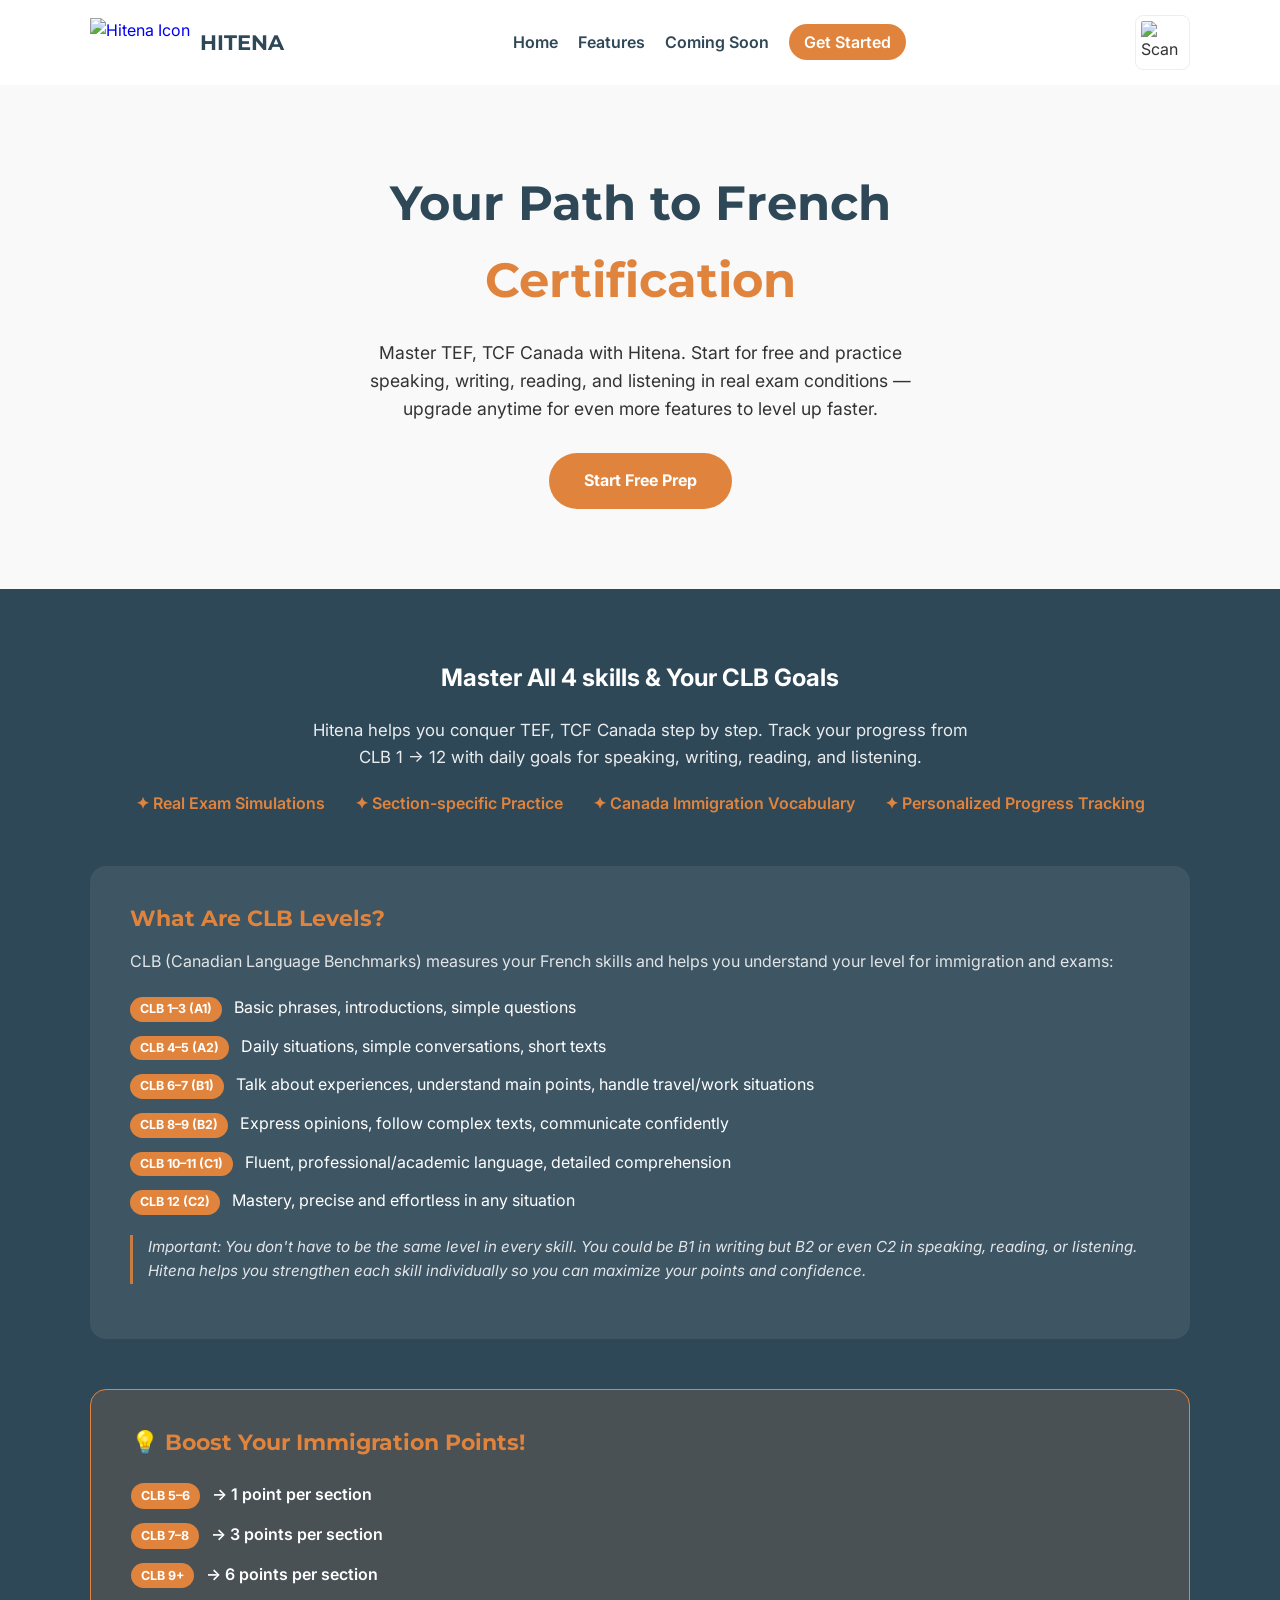
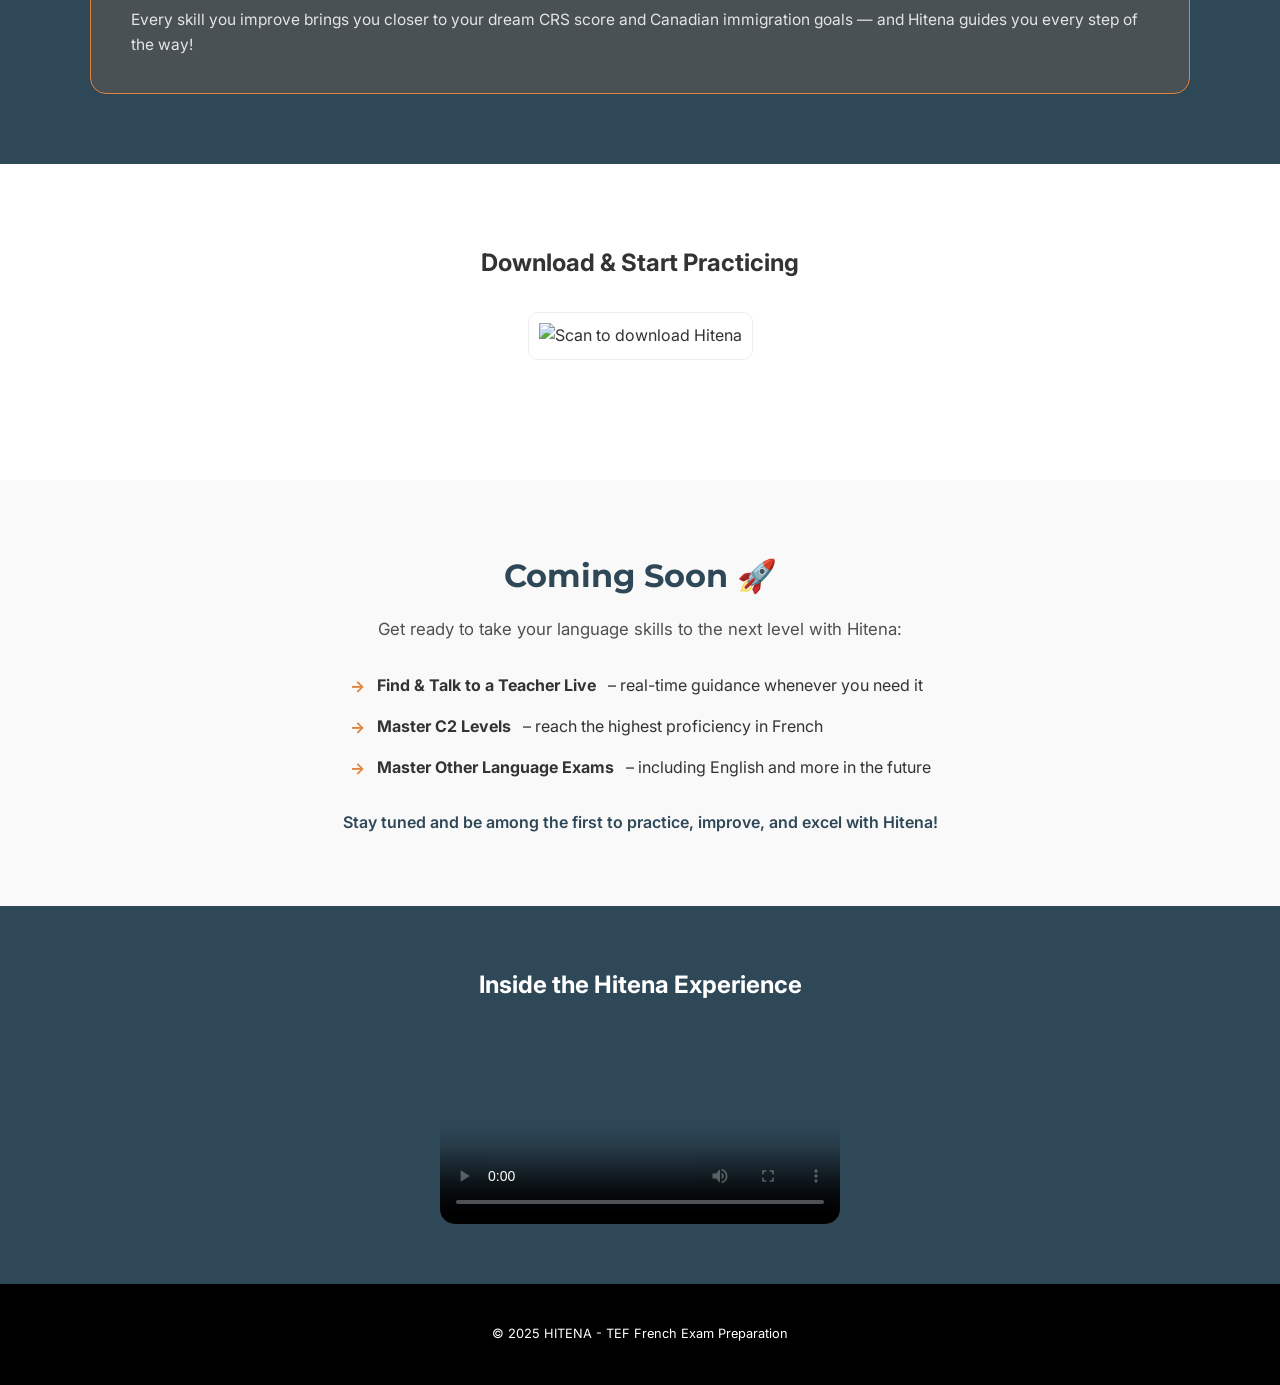
==== index.html @ 29017afd "Update index.html and style.css Co-Authored-By: Claude Sonnet 4.6 <noreply@anthropic.com>" ====
<!DOCTYPE html>
<html lang="en">
<head>
    <meta charset="UTF-8">
    <meta name="viewport" content="width=device-width, initial-scale=1.0">

    <!-- Page title shown in browser tab -->
    <title>Hitena | Master the TEF French Exam</title>

    <!-- Google Fonts: Montserrat for headings, Inter for body text -->
    <link href="https://fonts.googleapis.com/css2?family=Montserrat:wght@700&family=Inter:wght@300;400;600&display=swap" rel="stylesheet">

    <!-- External CSS stylesheet -->
    <link rel="icon" type="image/png" href="./assets/Hitena.png">
    <link rel="stylesheet" href="style.css">
</head>
<body>

    <!-- HEADER SECTION: contains logo and navigation links -->
    <header>
        <div class="wrapper nav-container">

            <!-- LOGO GROUP: brand logo and text -->
            <div class="logo-group">
                <a href="#home" class="logo-link">
                    <!-- Brand icon -->
                    <img src="./assets/Hitena.png" alt="Hitena Icon" class="logo-img">
                    <!-- Brand name text -->
                    <span class="logo-text">HITENA</span>
                </a>
            </div>
            
            <!-- MAIN NAVIGATION MENU -->
            <nav>
                <ul class="menu">
                    <!-- Navigation links scroll to page sections -->
                    <li><a href="#home">Home</a></li>
                    <li><a href="#about">Features</a></li>
                    <li><a href="#coming-soon">Coming Soon</a></li>
                    <li><a href="#download" class="cta-nav">Get Started</a></li>
                </ul>
            </nav>

            <!-- QR CODE: top-right corner of header -->
            <div class="header-qr">
                <img src="./assets/qrcode.png" alt="Scan to download Hitena">
            </div>

        </div>
    </header>

    <!-- MAIN CONTENT AREA -->
    <main>
        
        <!-- HERO SECTION: introductory banner with title and call-to-action -->
        <section id="home" class="hero">
            <div class="wrapper">
                <!-- Main headline with highlighted accent text -->
                <h1>Your Path to French <br><span class="accent-text">Certification</span></h1>
                
                <!-- Short description of the platform -->
                <p>Master TEF, TCF Canada with Hitena. Start for free and practice speaking, writing, reading, and listening in real exam conditions — upgrade anytime for even more features to level up faster.</p>
                
                <!-- Button leading users to the download section -->
                <a href="#download" class="btn primary">Start Free Prep</a>
            </div>
        </section>

        <!-- ABOUT SECTION: CLB goals and features -->
        <section id="about" class="about">
            <div class="wrapper about-content">

                <div class="about-intro">
                    <h2>Master All 4 skills &amp; Your CLB Goals</h2>
                    <p>Hitena helps you conquer TEF, TCF Canada step by step. Track your progress from CLB 1 → 12 with daily goals for speaking, writing, reading, and listening.</p>
                    <ul class="features">
                        <li>✦ Real Exam Simulations</li>
                        <li>✦ Section-specific Practice</li>
                        <li>✦ Canada Immigration Vocabulary</li>
                        <li>✦ Personalized Progress Tracking</li>
                    </ul>
                </div>

                <div class="clb-section">
                    <h3>What Are CLB Levels?</h3>
                    <p>CLB (Canadian Language Benchmarks) measures your French skills and helps you understand your level for immigration and exams:</p>
                    <ul class="clb-list">
                        <li><span class="clb-badge">CLB 1–3 (A1)</span> Basic phrases, introductions, simple questions</li>
                        <li><span class="clb-badge">CLB 4–5 (A2)</span> Daily situations, simple conversations, short texts</li>
                        <li><span class="clb-badge">CLB 6–7 (B1)</span> Talk about experiences, understand main points, handle travel/work situations</li>
                        <li><span class="clb-badge">CLB 8–9 (B2)</span> Express opinions, follow complex texts, communicate confidently</li>
                        <li><span class="clb-badge">CLB 10–11 (C1)</span> Fluent, professional/academic language, detailed comprehension</li>
                        <li><span class="clb-badge">CLB 12 (C2)</span> Mastery, precise and effortless in any situation</li>
                    </ul>
                    <p class="clb-note">Important: You don't have to be the same level in every skill. You could be B1 in writing but B2 or even C2 in speaking, reading, or listening. Hitena helps you strengthen each skill individually so you can maximize your points and confidence.</p>
                </div>

                <div class="immigration-points">
                    <h3>💡 Boost Your Immigration Points!</h3>
                    <ul class="points-list">
                        <li><span class="clb-badge">CLB 5–6</span> → 1 point per section</li>
                        <li><span class="clb-badge">CLB 7–8</span> → 3 points per section</li>
                        <li><span class="clb-badge">CLB 9+</span> → 6 points per section</li>
                    </ul>
                    <p>Every skill you improve brings you closer to your dream CRS score and Canadian immigration goals — and Hitena guides you every step of the way!</p>
                </div>

            </div>
        </section>

        <!-- DOWNLOAD SECTION: invites users to download the app -->
        <section id="download" class="download">
            <div class="wrapper">
                <h2>Download &amp; Start Practicing</h2>

                <!-- Grid layout containing QR code and app store links -->
                <div class="download-grid">

                    <!-- QR code image for scanning to download the app -->
                    <div class="qr-code">
                        <img src="./assets/qrcode.png" alt="Scan to download Hitena">
                    </div>

                    <!-- Links to iOS App Store and Google Play -->
                    <div class="store-links">
                        <a href="#" class="store-btn">
                            <img src="./assets/appstore.svg" alt="Download on iOS App Store">
                        </a>
                        <a href="#" class="store-btn">
                            <img src="./assets/google.svg" alt="Get it on Google Play Store">
                        </a>
                    </div>
                </div>
            </div>
        </section>

        <!-- COMING SOON SECTION -->
        <section id="coming-soon" class="coming-soon">
            <div class="wrapper">
                <h2>Coming Soon 🚀</h2>
                <p class="coming-intro">Get ready to take your language skills to the next level with Hitena:</p>
                <ul class="coming-list">
                    <li><strong>Find &amp; Talk to a Teacher Live</strong> – real-time guidance whenever you need it</li>
                    <li><strong>Master C2 Levels</strong> – reach the highest proficiency in French</li>
                    <li><strong>Master Other Language Exams</strong> – including English and more in the future</li>
                </ul>
                <p class="coming-cta">Stay tuned and be among the first to practice, improve, and excel with Hitena!</p>
            </div>
        </section>

        <!-- VIDEO SECTION: embedded promotional or tutorial video -->
        <section id="experience" class="video-section">
            <div class="wrapper">
                <h2>Inside the Hitena Experience</h2>

                <!-- Video container with poster image -->
                <div class="video-container">
                    <video controls poster="./assets/app.png">
                        <!-- MP4 video source -->
                        <source src="./assets/app-video.MP4" type="video/mp4">
                        <!-- Fallback message for unsupported browsers -->
                        Your browser does not support the video tag.
                    </video>
                </div>
            </div>
        </section>
    </main>

    <!-- FOOTER SECTION: copyright -->
    <footer>
        <div class="wrapper">
            <p>&copy; 2025 HITENA - TEF French Exam Preparation</p>
        </div>
    </footer>

</body>
</html>
---- style.css ----
/* ==========================================
   BRAND COLORS
   ========================================== */
:root {
    --primary: #e0843d;
    --secondary: #2f4858;
    --accent: #ee8b60;
    --white: #ffffff;
    --text-dark: #333333;
}

/* --- RESET & GLOBAL --- */
* {
    box-sizing: border-box;
    margin: 0;
    padding: 0;
}

body {
    font-family: 'Inter', sans-serif;
    line-height: 1.6;
    color: var(--text-dark);
    background-color: var(--white);
    overflow-x: hidden; /* Prevents side-scrolling */
}

.wrapper {
    max-width: 1100px;
    width: 90%;
    margin: 0 auto;
}

/* --- HEADER --- */
header {
    background: #fff;
    padding: 15px 0;
    box-shadow: 0 2px 10px rgba(0,0,0,0.05);
}

.nav-container {
    display: flex;
    justify-content: space-between;
    align-items: center;
}

.logo-link {
    display: flex;
    align-items: center;
    text-decoration: none;
    gap: 10px;
}

.logo-img { height: 50px; width: auto; }

.logo-text {
    font-family: 'Montserrat', sans-serif;
    font-size: 1.3rem;
    color: var(--secondary);
    font-weight: 700;
}

.menu { display: flex; list-style: none; gap: 20px; }

.menu a {
    text-decoration: none;
    color: var(--secondary);
    font-weight: 600;
}

.cta-nav {
    background: var(--primary);
    color: #fff !important;
    padding: 8px 15px;
    border-radius: 50px;
}

/* --- HERO SECTION --- */
.hero {
    padding: 80px 0;
    text-align: center; /* Centers text and inline-block items */
    background: #f9f9f9;
}

h1 {
    font-family: 'Montserrat', sans-serif;
    font-size: 3rem;
    color: var(--secondary);
    margin-bottom: 20px;
}
h2{
     margin-bottom: 20px;
}

.accent-text { color: var(--primary); }

.hero p {
    max-width: 600px;
    margin: 0 auto 30px; /* margin: 0 auto centers the block */
    font-size: 1.1rem;
}

/* THE BUTTON FIX */
.btn.primary {
    display: inline-block; /* Essential for centering with text-align */
    background-color: var(--primary);
    color: #fff;
    padding: 15px 35px;
    border-radius: 50px;
    text-decoration: none;
    font-weight: 700;
    border: none;
}

/* --- ABOUT SECTION --- */
.about {
    background-color: var(--secondary);
    color: #ffffff;
    padding: 70px 0;
}

.about-content {
    display: flex;
    flex-direction: column;
    gap: 50px;
}

.about-intro {
    text-align: center;
}

.about-intro p {
    max-width: 680px;
    margin: 0 auto 20px;
    font-size: 1.05rem;
    opacity: 0.9;
}

.features {
    list-style: none;
    display: flex;
    flex-wrap: wrap;
    gap: 10px 30px;
    margin-top: 10px;
    justify-content: center;
}

.features li {
    font-weight: 600;
    color: var(--primary);
    font-size: 1rem;
}

/* --- CLB SECTION --- */
.clb-section {
    background: rgba(255,255,255,0.07);
    border-radius: 16px;
    padding: 35px 40px;
}

.clb-section h3 {
    font-family: 'Montserrat', sans-serif;
    font-size: 1.4rem;
    margin-bottom: 12px;
    color: var(--primary);
}

.clb-section > p {
    margin-bottom: 20px;
    opacity: 0.85;
}

.clb-list {
    list-style: none;
    display: flex;
    flex-direction: column;
    gap: 12px;
    margin-bottom: 20px;
}

.clb-list li {
    display: flex;
    align-items: flex-start;
    gap: 12px;
    line-height: 1.5;
}

.clb-badge {
    background: var(--primary);
    color: #fff;
    font-weight: 700;
    font-size: 0.78rem;
    padding: 3px 10px;
    border-radius: 20px;
    white-space: nowrap;
    flex-shrink: 0;
    margin-top: 2px;
}

.clb-note {
    border-left: 3px solid var(--primary);
    padding-left: 15px;
    opacity: 0.85;
    font-style: italic;
    font-size: 0.95rem;
}

/* --- IMMIGRATION POINTS --- */
.immigration-points {
    background: rgba(224, 132, 61, 0.15);
    border: 1px solid var(--primary);
    border-radius: 16px;
    padding: 35px 40px;
}

.immigration-points h3 {
    font-family: 'Montserrat', sans-serif;
    font-size: 1.4rem;
    margin-bottom: 20px;
    color: var(--primary);
}

.points-list {
    list-style: none;
    display: flex;
    flex-direction: column;
    gap: 12px;
    margin-bottom: 20px;
}

.points-list li {
    display: flex;
    align-items: center;
    gap: 12px;
    font-size: 1rem;
    font-weight: 600;
}

.immigration-points > p {
    opacity: 0.85;
    font-size: 0.97rem;
}
/* --- VIDEO --- */
.video-section { padding: 60px 0; text-align: center; background-color: var(--secondary); color: #ffffff; }

.video-container {
    max-width: 400px;
    margin: 0 auto;
    border-radius: 15px;
    overflow: hidden;
}

video { width: 100%; display: block; }

/* --- DOWNLOAD SECTION (FIX FOR OVERFLOW) --- */
.download { padding: 80px 0; text-align: center; }

.download-grid {
    display: flex;
    justify-content: center;
    align-items: center;
    gap: 40px;
    margin-top: 30px;
    flex-direction: column;
}

.qr-code img { width: 130px; border: 1px solid #eee; padding: 10px; border-radius: 10px; }

.store-links {
    display: flex;
    flex-direction: row;
    gap: 100px;
}

.store-btn img {
    width: 180px; /* Fixed width to prevent overflow on small screens */
    height: auto;
    display: none;
}


/* --- HEADER QR CODE --- */
.header-qr img {
    width: 55px;
    height: 55px;
    border: 1px solid #eee;
    padding: 5px;
    border-radius: 8px;
    display: block;
}

/* --- COMING SOON SECTION --- */
.coming-soon {
    padding: 70px 0;
    background: #f9f9f9;
    text-align: center;
}

.coming-soon h2 {
    font-family: 'Montserrat', sans-serif;
    color: var(--secondary);
    font-size: 2rem;
    margin-bottom: 15px;
}

.coming-intro {
    font-size: 1.05rem;
    color: var(--text-dark);
    margin-bottom: 30px;
    opacity: 0.85;
}

.coming-list {
    list-style: none;
    display: inline-flex;
    flex-direction: column;
    gap: 16px;
    text-align: left;
    margin-bottom: 30px;
}

.coming-list li {
    display: flex;
    align-items: flex-start;
    gap: 12px;
    font-size: 1rem;
    line-height: 1.5;
}

.coming-list li::before {
    content: "→";
    color: var(--primary);
    font-weight: 700;
    flex-shrink: 0;
    margin-top: 1px;
}

.coming-cta {
    font-size: 1rem;
    color: var(--secondary);
    font-weight: 600;
}

/* --- FOOTER --- */
footer {
    background: #000;
    color: #fff;
    padding: 40px 0;
    text-align: center;
    font-size: 0.8rem;
}

/* ==========================================
   MOBILE VIEW FIX (MAX-WIDTH: 768px)
   ========================================== */
@media (max-width: 768px) {
    h1 { font-size: 2.2rem; }

    .nav-container {
        flex-direction: column;
        gap: 15px;
    }

    .header-qr { display: none; }

    .menu {
        padding: 0;
        justify-content: center;
        width: 100%;
        flex-wrap: wrap;
    }

    .clb-section,
    .immigration-points {
        padding: 25px 20px;
    }

    .features {
        justify-content: center;
    }

    .coming-list {
        text-align: left;
        width: 100%;
        padding: 0 10px;
    }

    /* FIX: Center and scale the Download grid */
    .download-grid {
        flex-direction: column;
        width: 100%;
        gap: 0px;
    }

    .store-btn img {
        width: 180px;
        height: auto;
        display: flex;
    }

    .qr-code img {
        display: none;
    }

    .store-links {
        flex-direction: row;
        width: 100%;
        gap: 5px;
    }
}
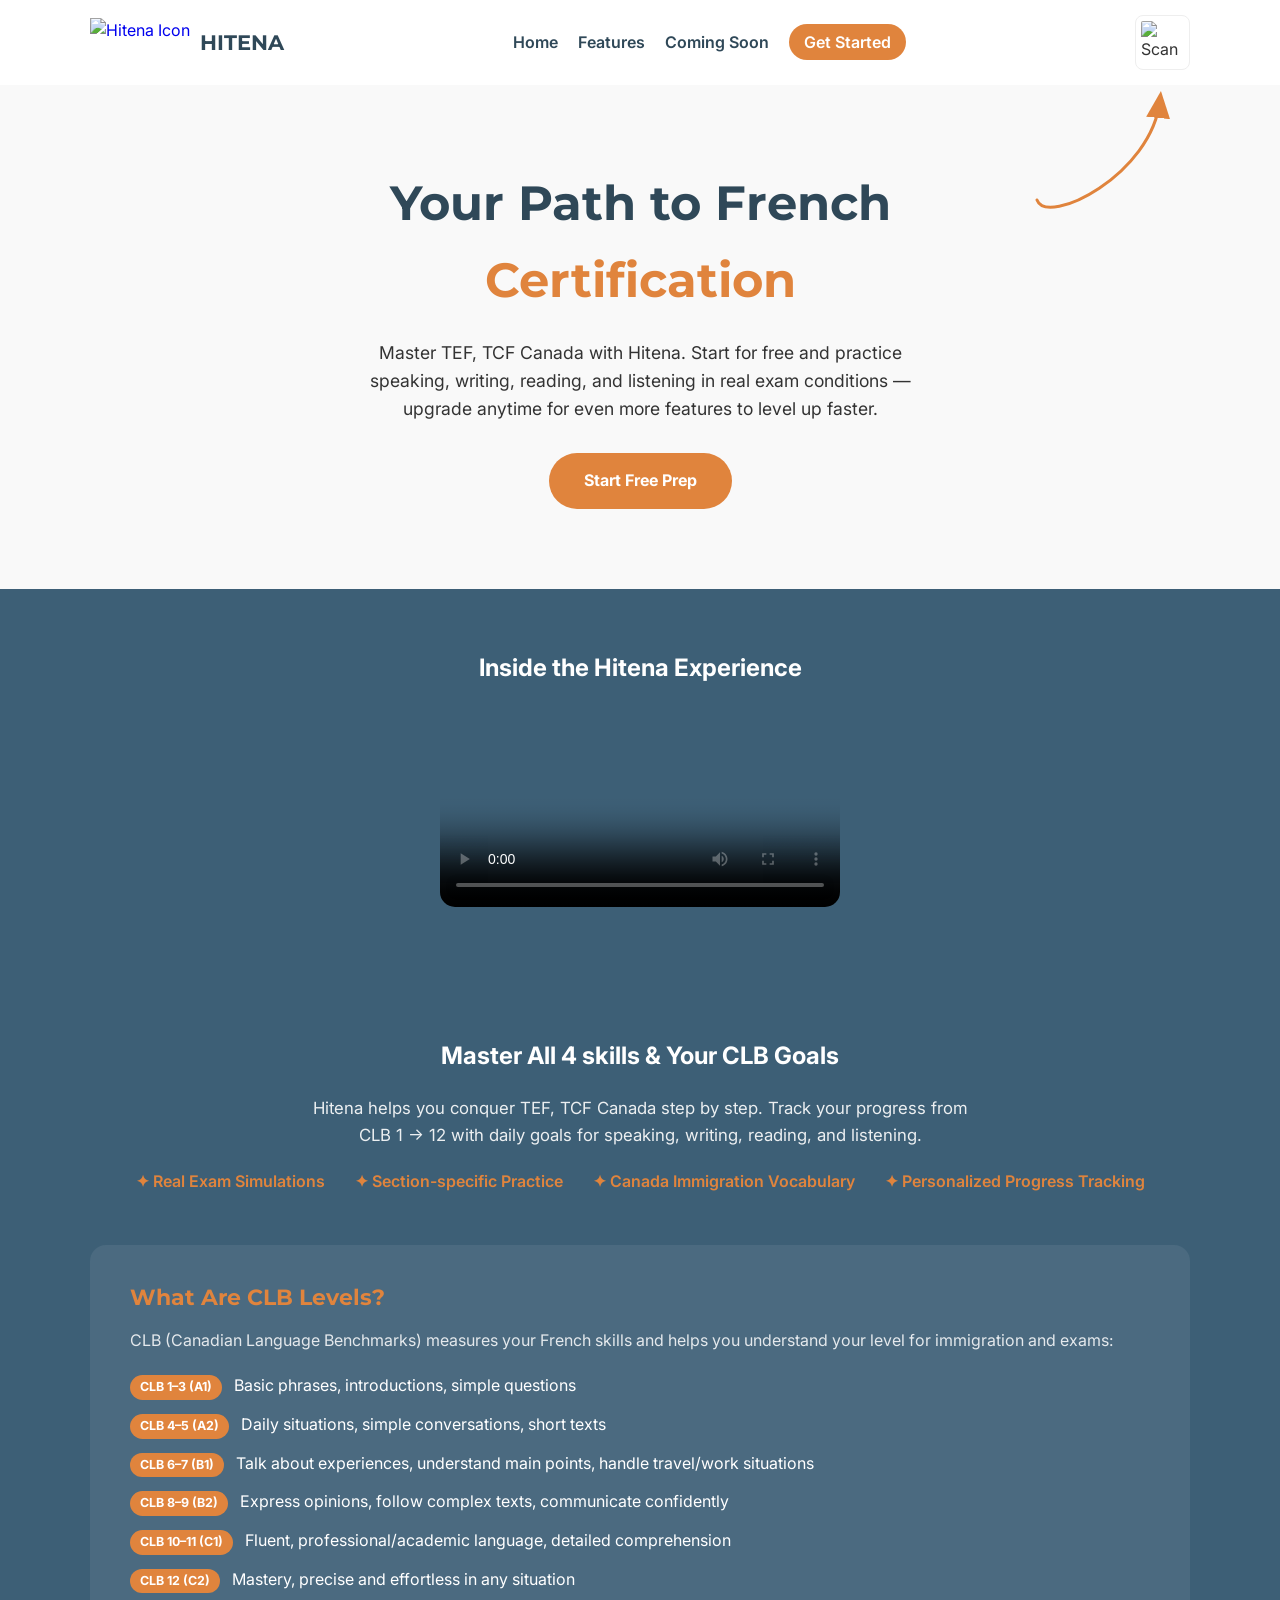
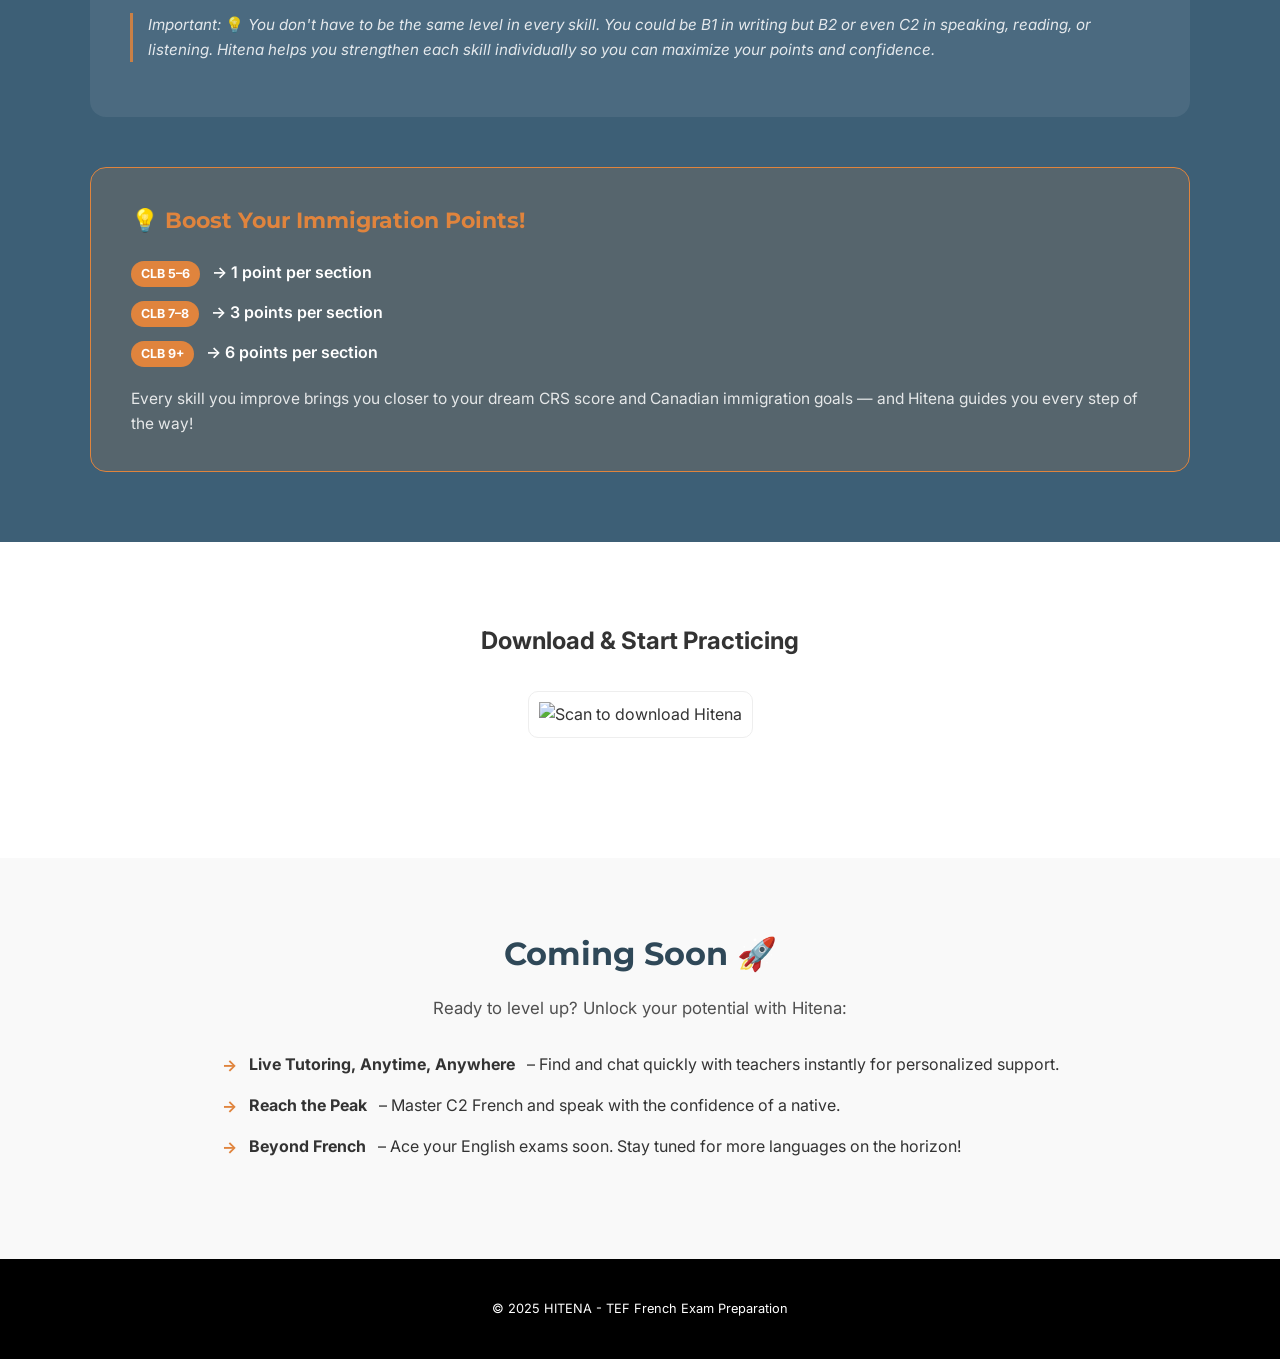
==== commit 125645b7: "Update homepage per website review doc - Move video section to 2nd position (after hero) - Lighten a" ====
--- a/index.html
+++ b/index.html
@@ -54,15 +54,42 @@
         
         <!-- HERO SECTION: introductory banner with title and call-to-action -->
         <section id="home" class="hero">
+            <div class="hero-qr-hint">
+                <svg width="150" height="130" viewBox="0 0 150 130" fill="none" xmlns="http://www.w3.org/2000/svg">
+                    <defs>
+                        <marker id="arrowhead" markerWidth="10" markerHeight="10" refX="6" refY="5" orient="auto">
+                            <path d="M 0 1 L 9 5 L 0 9 Z" fill="#e0843d"/>
+                        </marker>
+                    </defs>
+                    <path d="M 15 115 C 25 142, 130 90, 138 15" stroke="#e0843d" stroke-width="3" stroke-linecap="round" fill="none" marker-end="url(#arrowhead)"/>
+                </svg>
+            </div>
             <div class="wrapper">
                 <!-- Main headline with highlighted accent text -->
                 <h1>Your Path to French <br><span class="accent-text">Certification</span></h1>
-                
+
                 <!-- Short description of the platform -->
                 <p>Master TEF, TCF Canada with Hitena. Start for free and practice speaking, writing, reading, and listening in real exam conditions — upgrade anytime for even more features to level up faster.</p>
-                
+
                 <!-- Button leading users to the download section -->
                 <a href="#download" class="btn primary">Start Free Prep</a>
+            </div>
+        </section>
+
+        <!-- VIDEO SECTION: embedded promotional or tutorial video -->
+        <section id="experience" class="video-section">
+            <div class="wrapper">
+                <h2>Inside the Hitena Experience</h2>
+
+                <!-- Video container with poster image -->
+                <div class="video-container">
+                    <video controls poster="./assets/app.png">
+                        <!-- MP4 video source -->
+                        <source src="./assets/app-video.MP4" type="video/mp4">
+                        <!-- Fallback message for unsupported browsers -->
+                        Your browser does not support the video tag.
+                    </video>
+                </div>
             </div>
         </section>
 
@@ -92,7 +119,7 @@
                         <li><span class="clb-badge">CLB 10–11 (C1)</span> Fluent, professional/academic language, detailed comprehension</li>
                         <li><span class="clb-badge">CLB 12 (C2)</span> Mastery, precise and effortless in any situation</li>
                     </ul>
-                    <p class="clb-note">Important: You don't have to be the same level in every skill. You could be B1 in writing but B2 or even C2 in speaking, reading, or listening. Hitena helps you strengthen each skill individually so you can maximize your points and confidence.</p>
+                    <p class="clb-note">Important: <span style="font-style:normal;">💡</span> You don't have to be the same level in every skill. You could be B1 in writing but B2 or even C2 in speaking, reading, or listening. Hitena helps you strengthen each skill individually so you can maximize your points and confidence.</p>
                 </div>
 
                 <div class="immigration-points">
@@ -138,32 +165,15 @@
         <section id="coming-soon" class="coming-soon">
             <div class="wrapper">
                 <h2>Coming Soon 🚀</h2>
-                <p class="coming-intro">Get ready to take your language skills to the next level with Hitena:</p>
+                <p class="coming-intro">Ready to level up? Unlock your potential with Hitena:</p>
                 <ul class="coming-list">
-                    <li><strong>Find &amp; Talk to a Teacher Live</strong> – real-time guidance whenever you need it</li>
-                    <li><strong>Master C2 Levels</strong> – reach the highest proficiency in French</li>
-                    <li><strong>Master Other Language Exams</strong> – including English and more in the future</li>
+                    <li><strong>Live Tutoring, Anytime, Anywhere</strong> – Find and chat quickly with teachers instantly for personalized support.</li>
+                    <li><strong>Reach the Peak</strong> – Master C2 French and speak with the confidence of a native.</li>
+                    <li><strong>Beyond French</strong> – Ace your English exams soon. Stay tuned for more languages on the horizon!</li>
                 </ul>
-                <p class="coming-cta">Stay tuned and be among the first to practice, improve, and excel with Hitena!</p>
             </div>
         </section>
 
-        <!-- VIDEO SECTION: embedded promotional or tutorial video -->
-        <section id="experience" class="video-section">
-            <div class="wrapper">
-                <h2>Inside the Hitena Experience</h2>
-
-                <!-- Video container with poster image -->
-                <div class="video-container">
-                    <video controls poster="./assets/app.png">
-                        <!-- MP4 video source -->
-                        <source src="./assets/app-video.MP4" type="video/mp4">
-                        <!-- Fallback message for unsupported browsers -->
-                        Your browser does not support the video tag.
-                    </video>
-                </div>
-            </div>
-        </section>
     </main>
 
     <!-- FOOTER SECTION: copyright -->
--- a/style.css
+++ b/style.css
@@ -113,7 +113,7 @@
 
 /* --- ABOUT SECTION --- */
 .about {
-    background-color: var(--secondary);
+    background-color: #3d5f76;
     color: #ffffff;
     padding: 70px 0;
 }
@@ -240,7 +240,7 @@
     font-size: 0.97rem;
 }
 /* --- VIDEO --- */
-.video-section { padding: 60px 0; text-align: center; background-color: var(--secondary); color: #ffffff; }
+.video-section { padding: 60px 0; text-align: center; background-color: #3d5f76; color: #ffffff; }
 
 .video-container {
     max-width: 400px;
@@ -264,6 +264,23 @@
 }
 
 .qr-code img { width: 130px; border: 1px solid #eee; padding: 10px; border-radius: 10px; }
+
+/* Curved orange arrow from title to header QR code */
+.hero-qr-hint {
+    position: absolute;
+    top: 0px;
+    /* aligns arrowhead with center of header QR code at any screen width */
+    right: calc((100% - min(90%, 1100px)) / 2 + 18px);
+    pointer-events: none;
+    animation: bounce-up 1.2s ease-in-out infinite;
+}
+
+@keyframes bounce-up {
+    0%, 100% { transform: translateY(0); }
+    50% { transform: translateY(-4px); }
+}
+
+.hero { position: relative; }
 
 .store-links {
     display: flex;
@@ -361,6 +378,7 @@
     }
 
     .header-qr { display: none; }
+    .hero-qr-hint { display: none; }
 
     .menu {
         padding: 0;
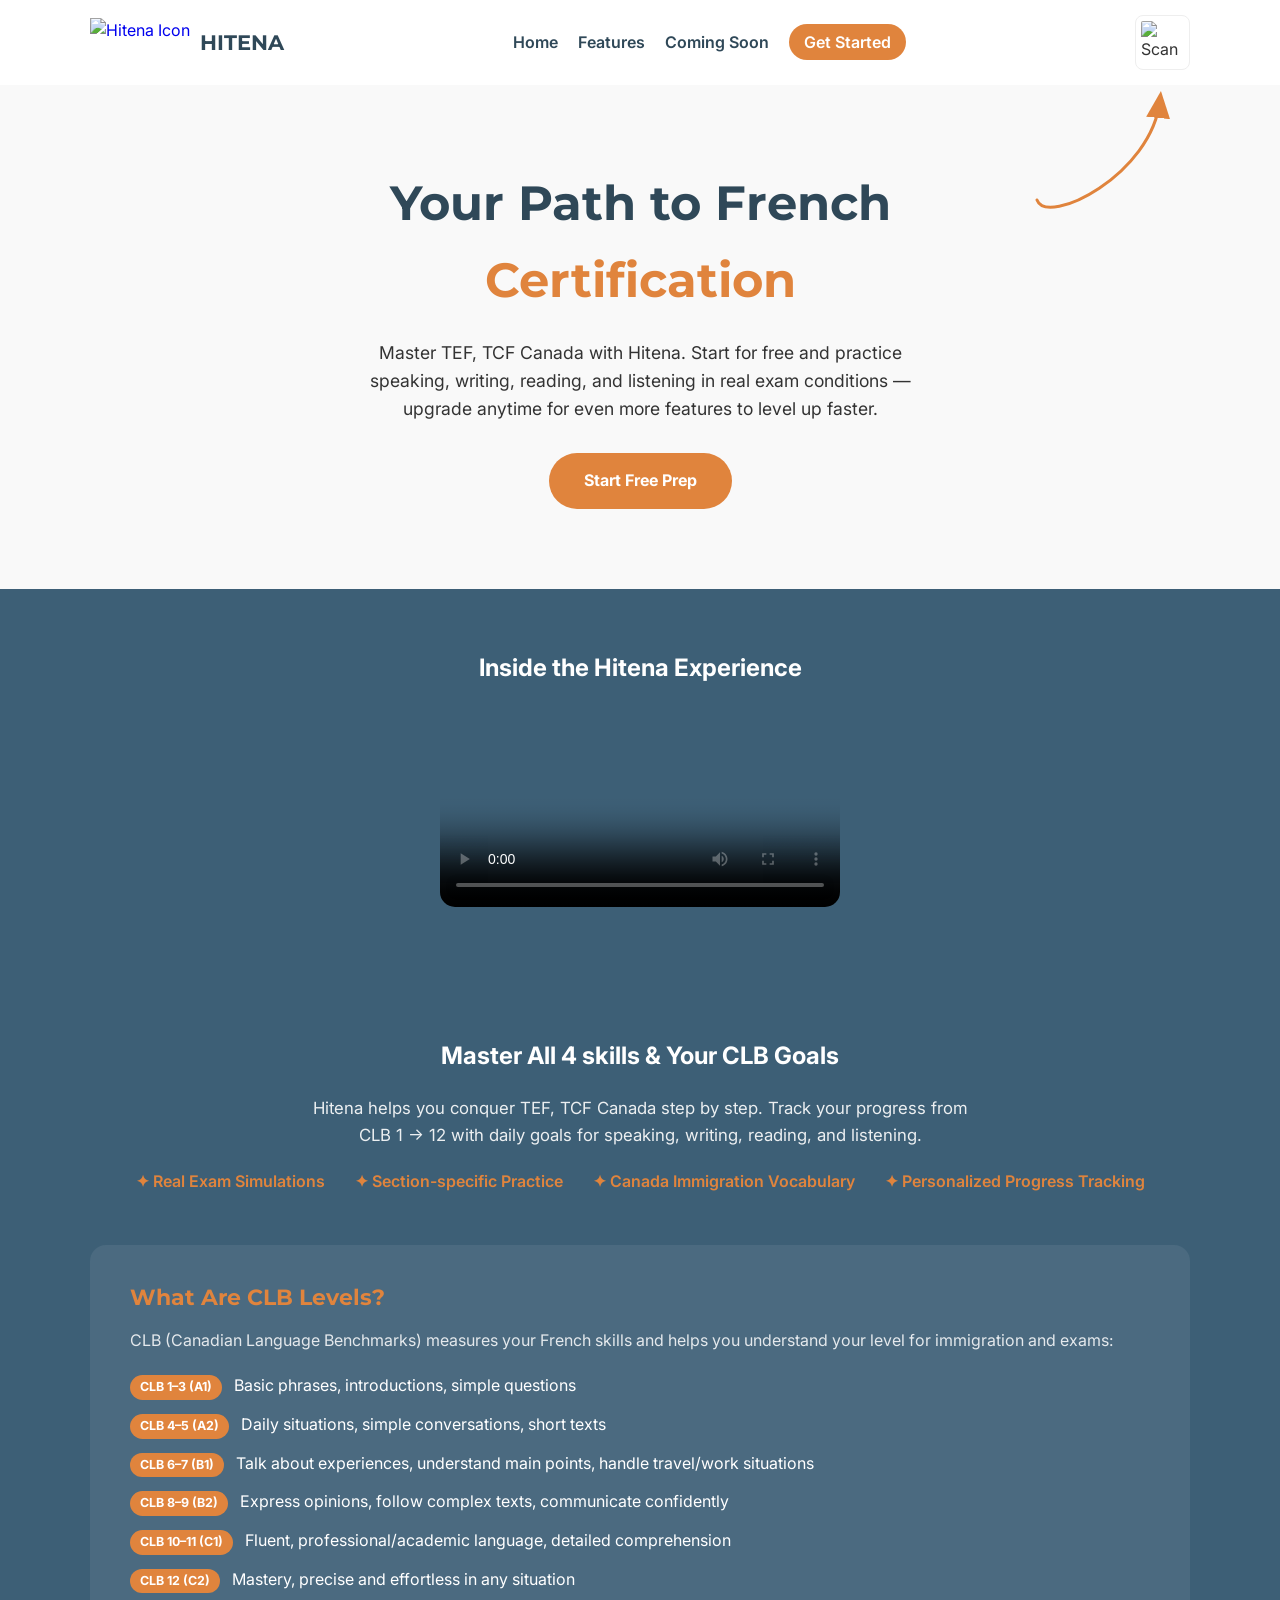
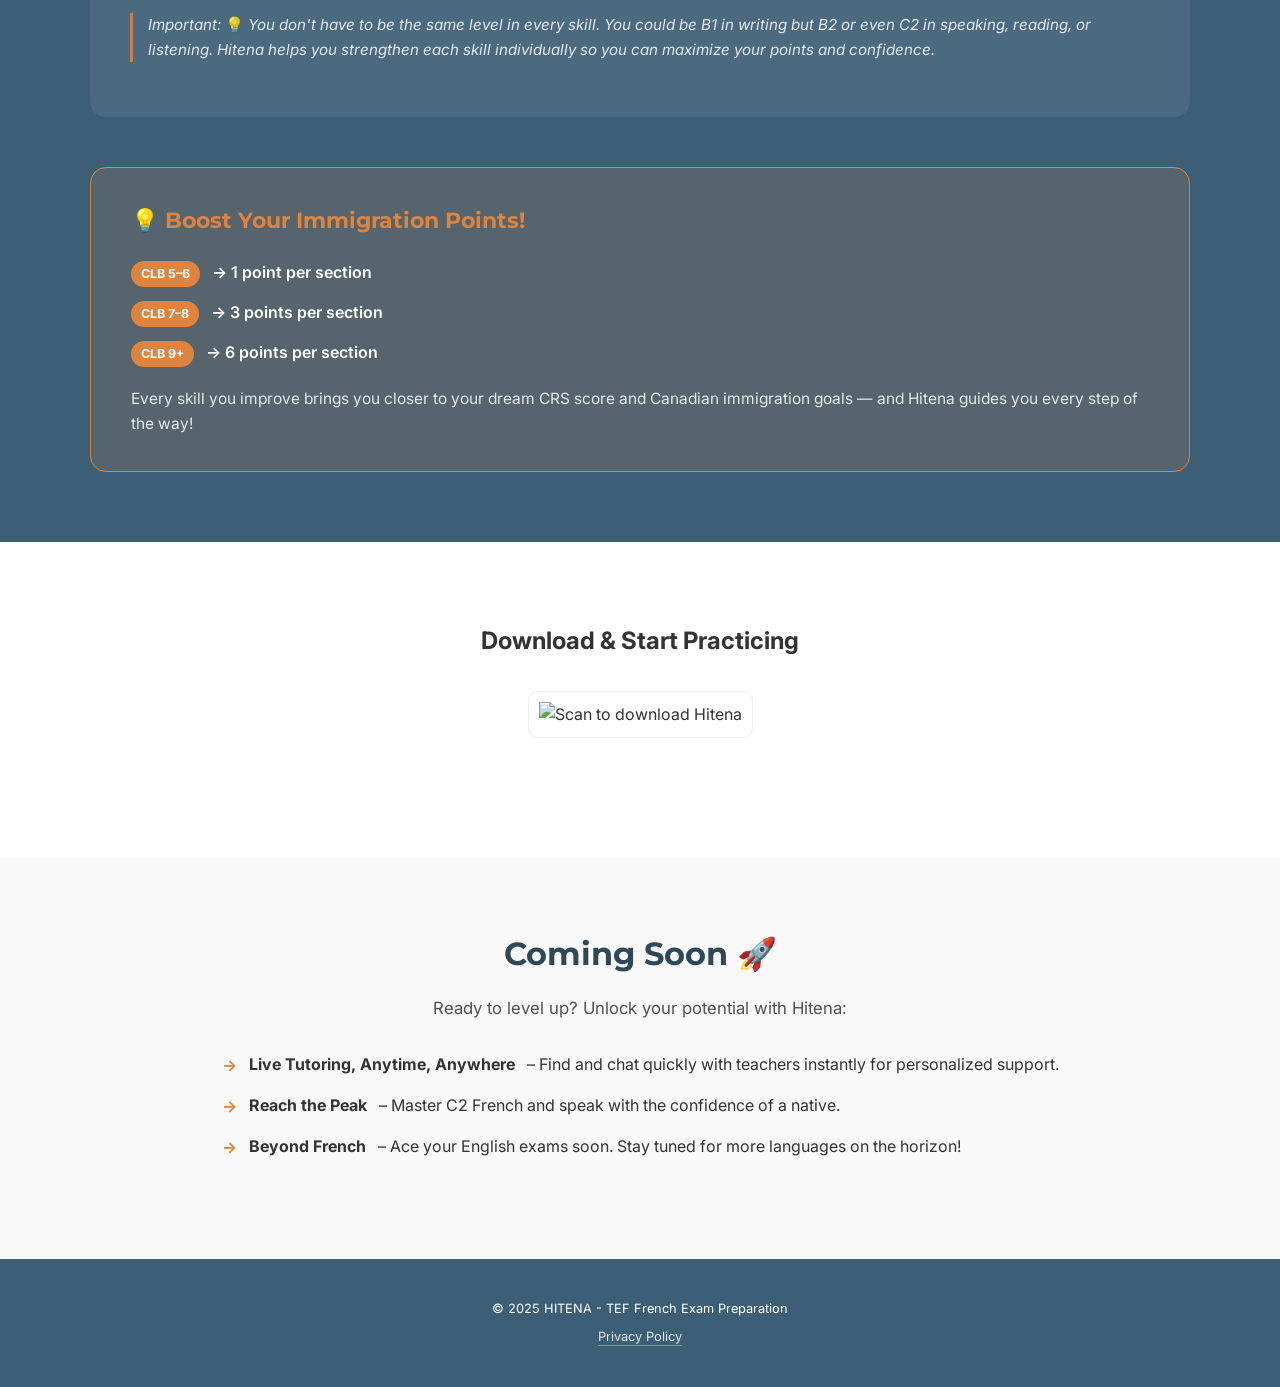
==== commit a52511db: "Add Privacy Policy page Co-Authored-By: Claude Opus 4.7 (1M context) <noreply@anthropic.com>" ====
--- a/index.html
+++ b/index.html
@@ -180,6 +180,7 @@
     <footer>
         <div class="wrapper">
             <p>&copy; 2025 HITENA - TEF French Exam Preparation</p>
+            <p class="footer-links"><a href="privacy.html">Privacy Policy</a></p>
         </div>
     </footer>
 
--- a/style.css
+++ b/style.css
@@ -359,11 +359,118 @@
 
 /* --- FOOTER --- */
 footer {
-    background: #000;
+    background: #3d5f76;
     color: #fff;
     padding: 40px 0;
     text-align: center;
     font-size: 0.8rem;
+}
+
+.footer-links {
+    margin-top: 8px;
+}
+
+.footer-links a {
+    color: #fff;
+    text-decoration: none;
+    opacity: 0.85;
+    border-bottom: 1px solid rgba(255,255,255,0.4);
+    padding-bottom: 1px;
+}
+
+.footer-links a:hover {
+    opacity: 1;
+}
+
+/* --- LEGAL PAGES (Privacy Policy, etc.) --- */
+.legal {
+    padding: 60px 0 80px;
+    background: #f9f9f9;
+}
+
+.legal .wrapper {
+    max-width: 820px;
+    background: #fff;
+    padding: 50px 55px;
+    border-radius: 16px;
+    box-shadow: 0 4px 20px rgba(0,0,0,0.04);
+}
+
+.legal h1 {
+    font-family: 'Montserrat', sans-serif;
+    font-size: 2.2rem;
+    color: var(--secondary);
+    margin-bottom: 10px;
+}
+
+.legal h2 {
+    font-family: 'Montserrat', sans-serif;
+    font-size: 1.35rem;
+    color: var(--secondary);
+    margin-top: 35px;
+    margin-bottom: 12px;
+    padding-bottom: 6px;
+    border-bottom: 2px solid var(--primary);
+}
+
+.legal h3 {
+    font-family: 'Inter', sans-serif;
+    font-size: 1.05rem;
+    color: var(--primary);
+    margin-top: 20px;
+    margin-bottom: 8px;
+    font-weight: 600;
+}
+
+.legal p {
+    margin-bottom: 12px;
+    font-size: 0.97rem;
+    color: var(--text-dark);
+}
+
+.legal ul {
+    margin: 0 0 14px 22px;
+    padding: 0;
+}
+
+.legal ul li {
+    margin-bottom: 6px;
+    font-size: 0.97rem;
+    line-height: 1.55;
+}
+
+.legal a {
+    color: var(--primary);
+    text-decoration: none;
+    font-weight: 600;
+}
+
+.legal a:hover {
+    text-decoration: underline;
+}
+
+.legal-meta {
+    color: var(--secondary);
+    opacity: 0.75;
+    margin-bottom: 25px;
+    font-size: 0.95rem;
+}
+
+.legal-callout {
+    background: rgba(224, 132, 61, 0.1);
+    border-left: 4px solid var(--primary);
+    padding: 14px 18px;
+    border-radius: 6px;
+    margin: 16px 0 20px;
+    font-size: 0.97rem;
+}
+
+@media (max-width: 768px) {
+    .legal .wrapper {
+        padding: 30px 22px;
+    }
+    .legal h1 { font-size: 1.7rem; }
+    .legal h2 { font-size: 1.15rem; }
 }
 
 /* ==========================================
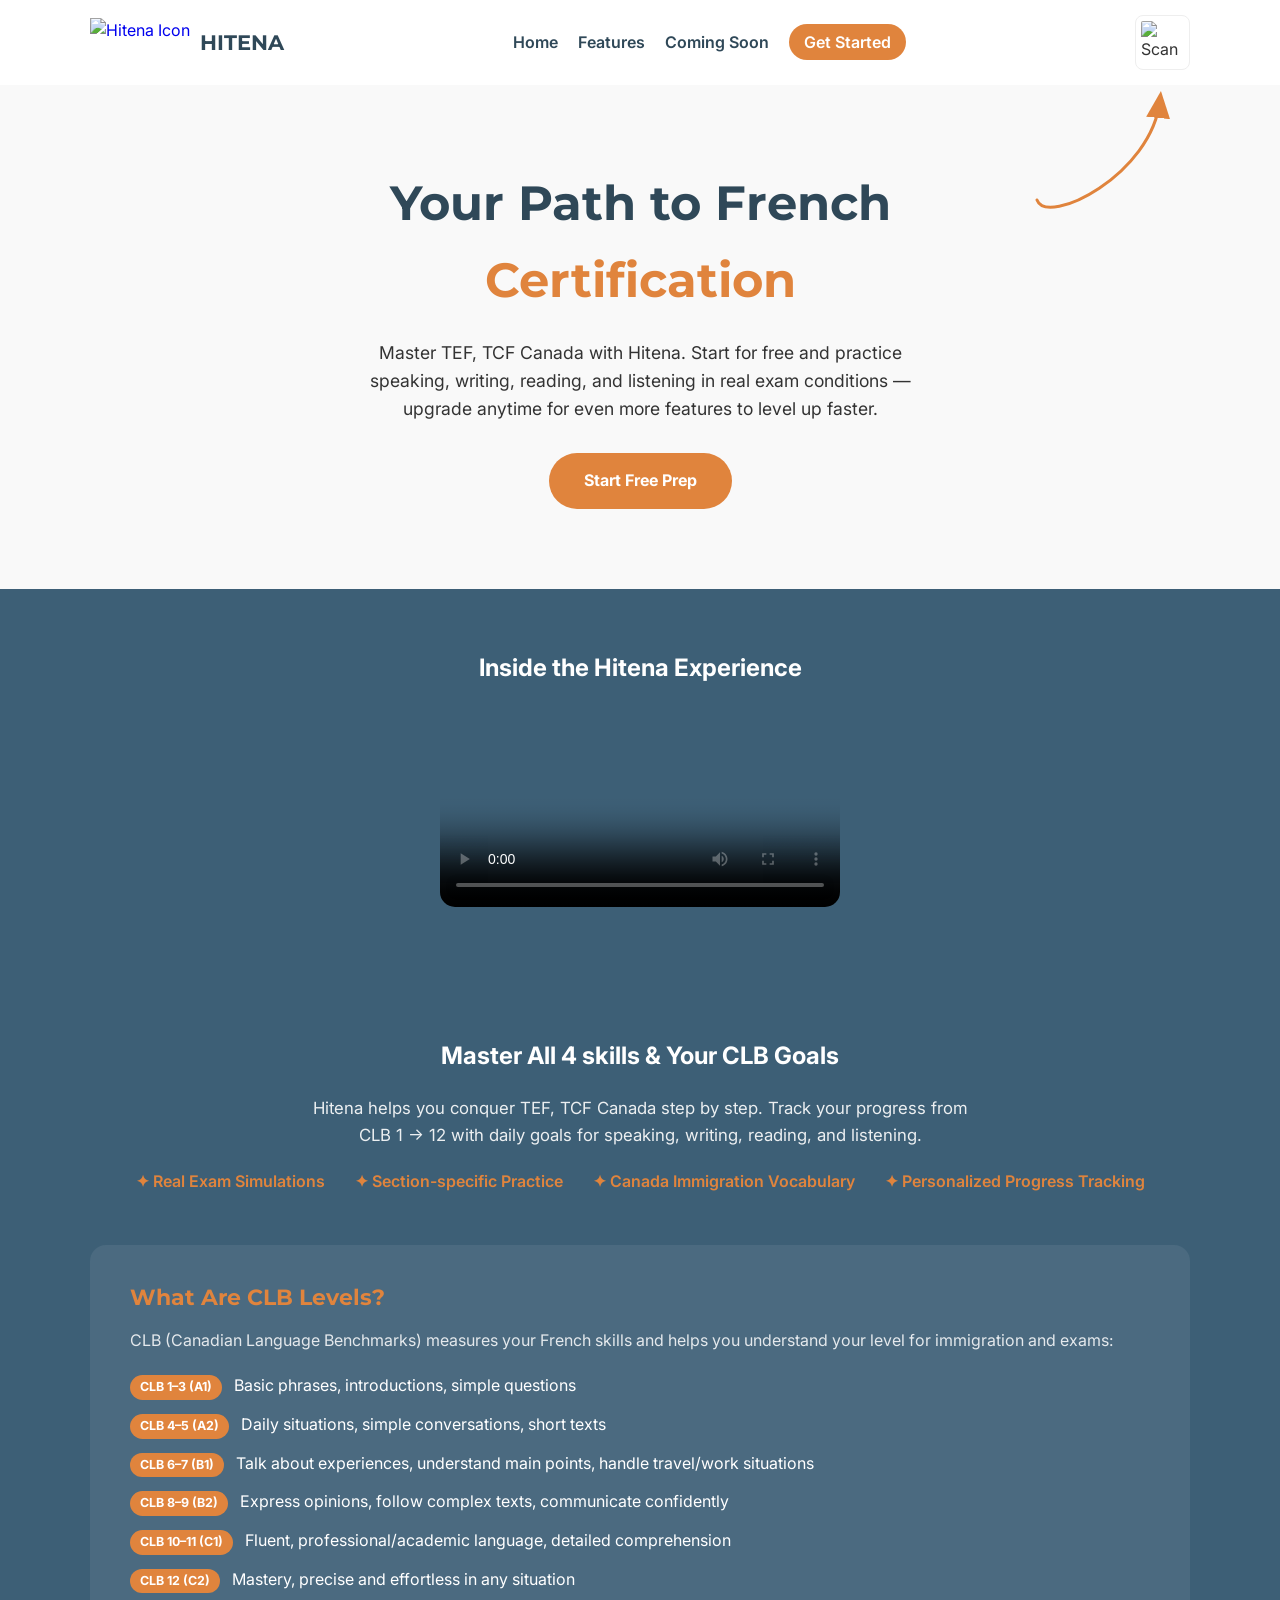
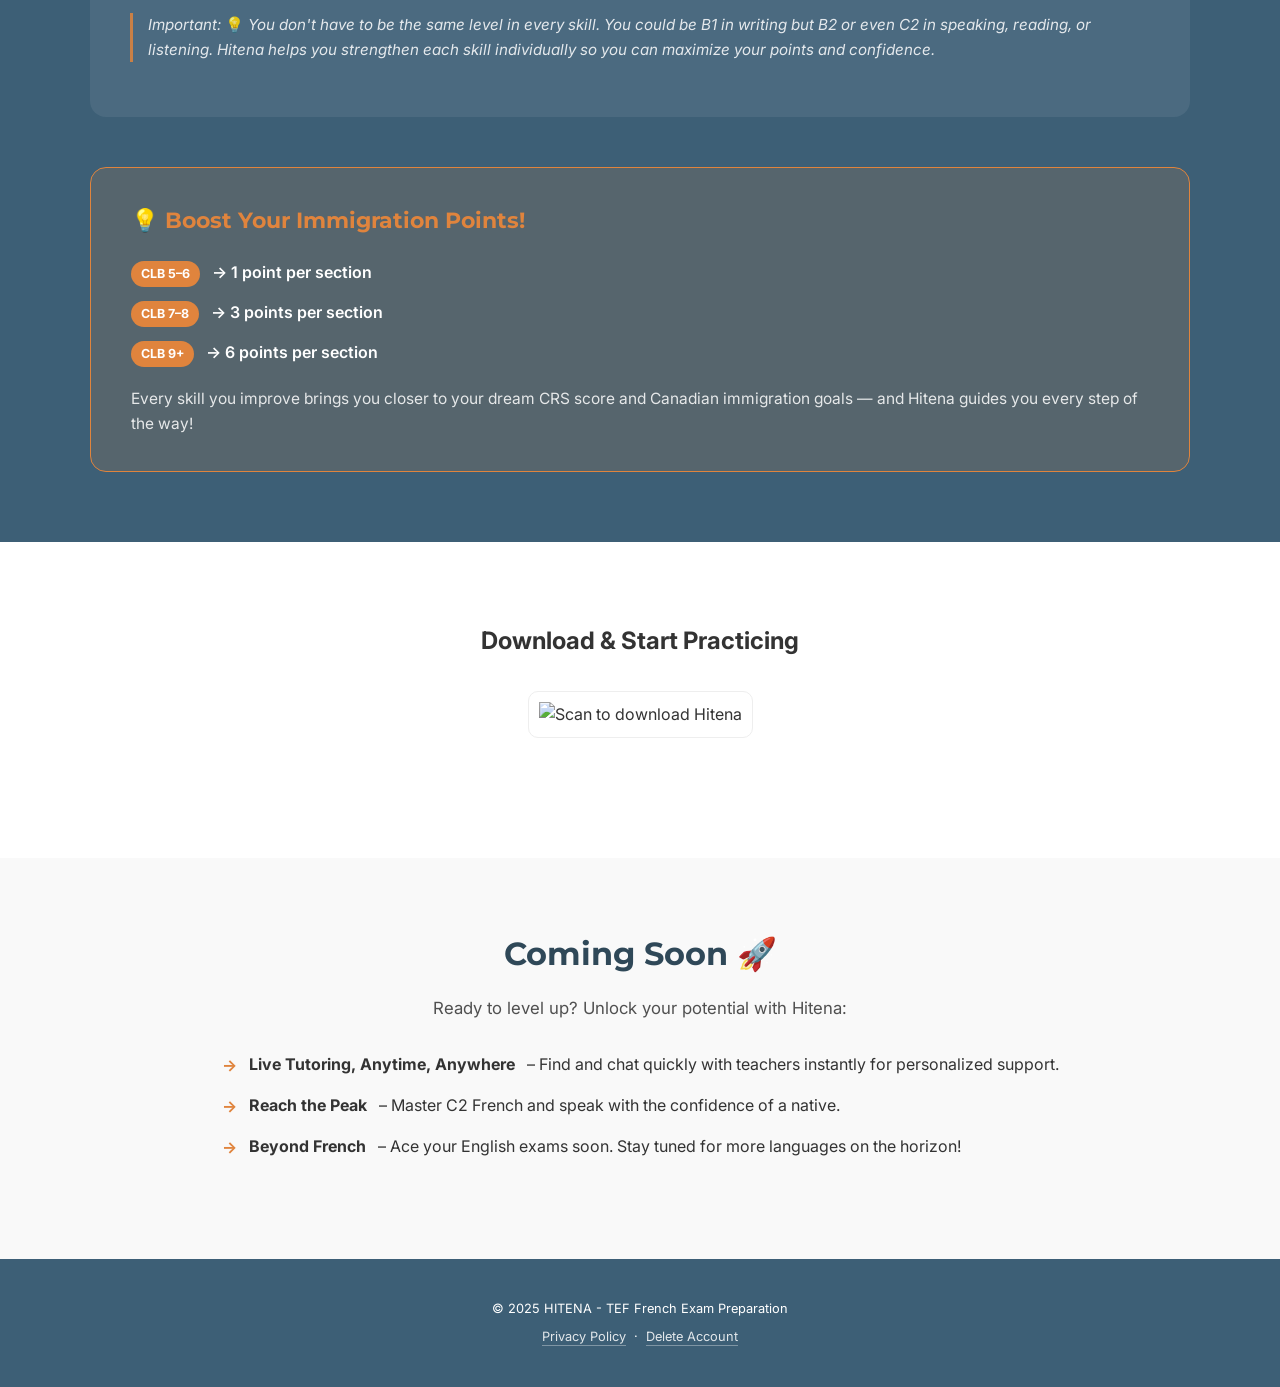
==== commit 9c2cfd57: "Add Delete Account page Co-Authored-By: Claude Opus 4.7 (1M context) <noreply@anthropic.com>" ====
--- a/index.html
+++ b/index.html
@@ -180,7 +180,11 @@
     <footer>
         <div class="wrapper">
             <p>&copy; 2025 HITENA - TEF French Exam Preparation</p>
-            <p class="footer-links"><a href="privacy.html">Privacy Policy</a></p>
+            <p class="footer-links">
+                <a href="privacy.html">Privacy Policy</a>
+                &nbsp;·&nbsp;
+                <a href="delete-account.html">Delete Account</a>
+            </p>
         </div>
     </footer>
 
